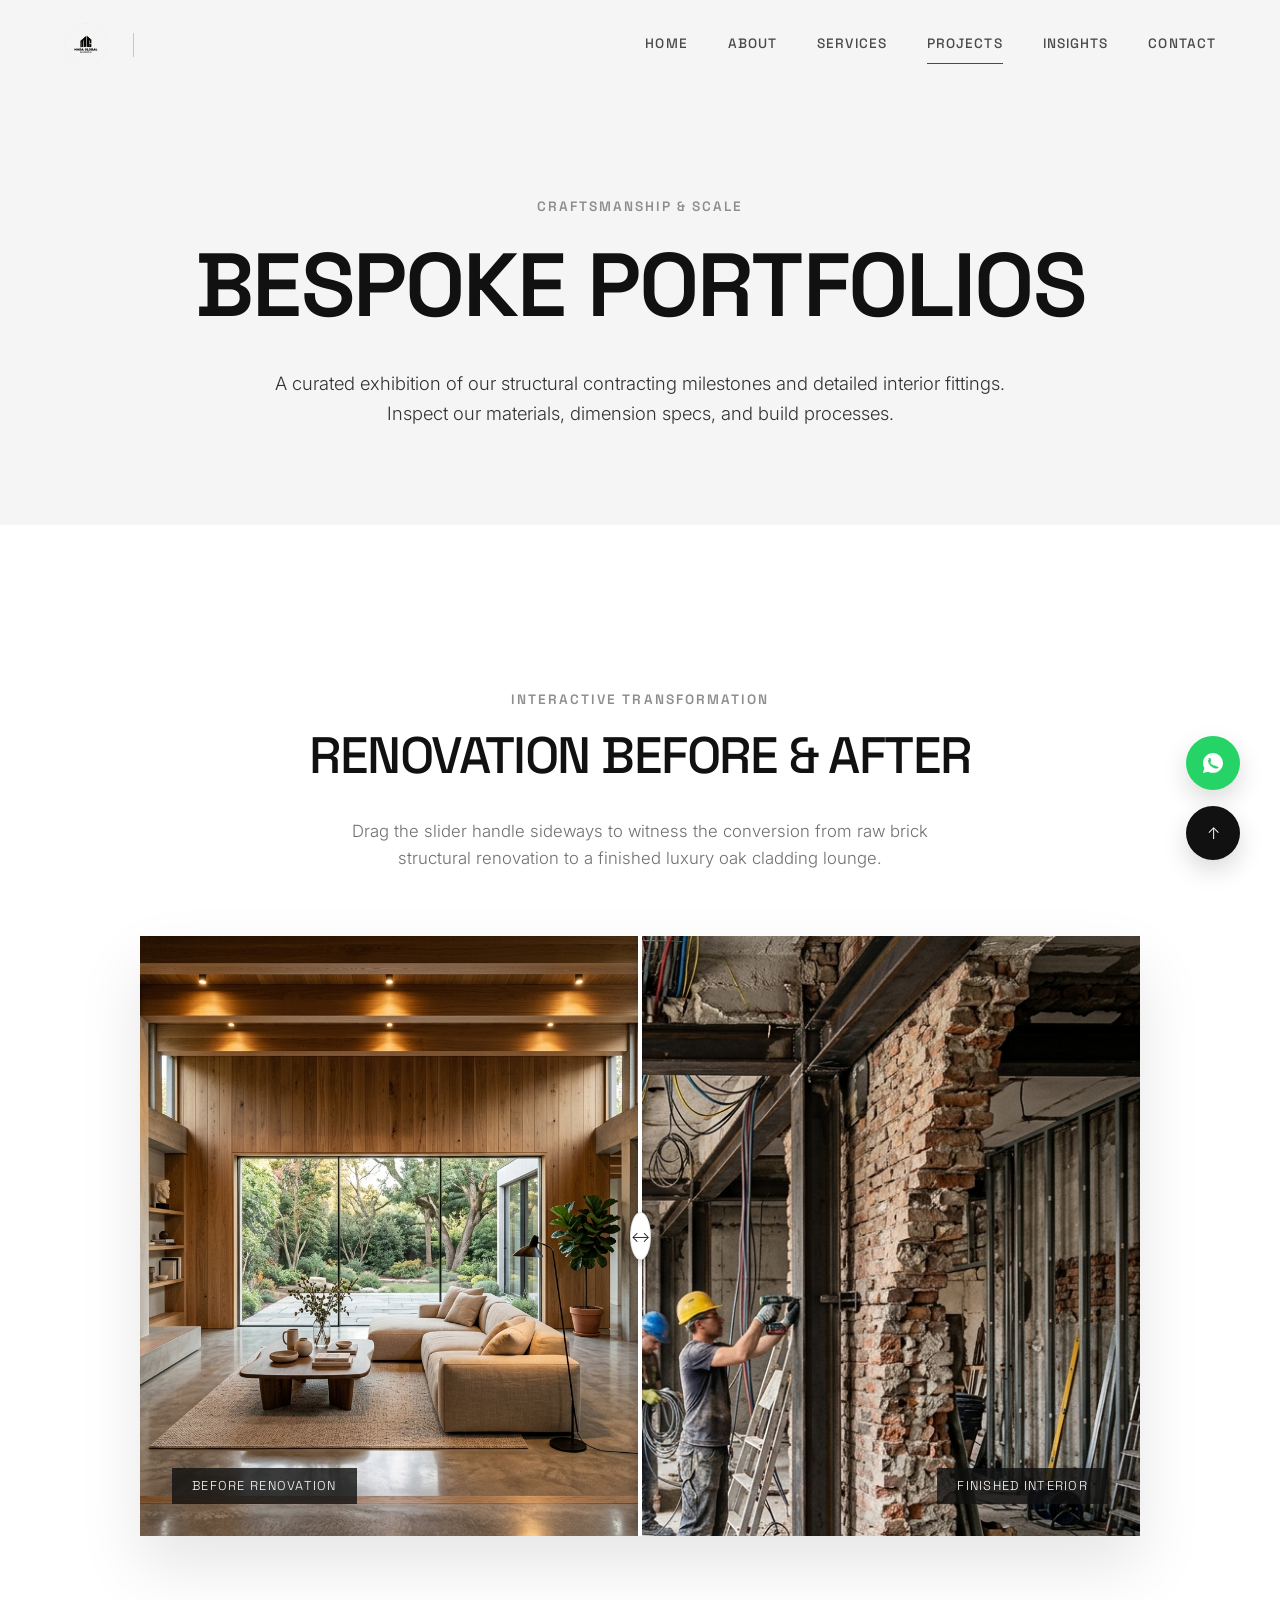
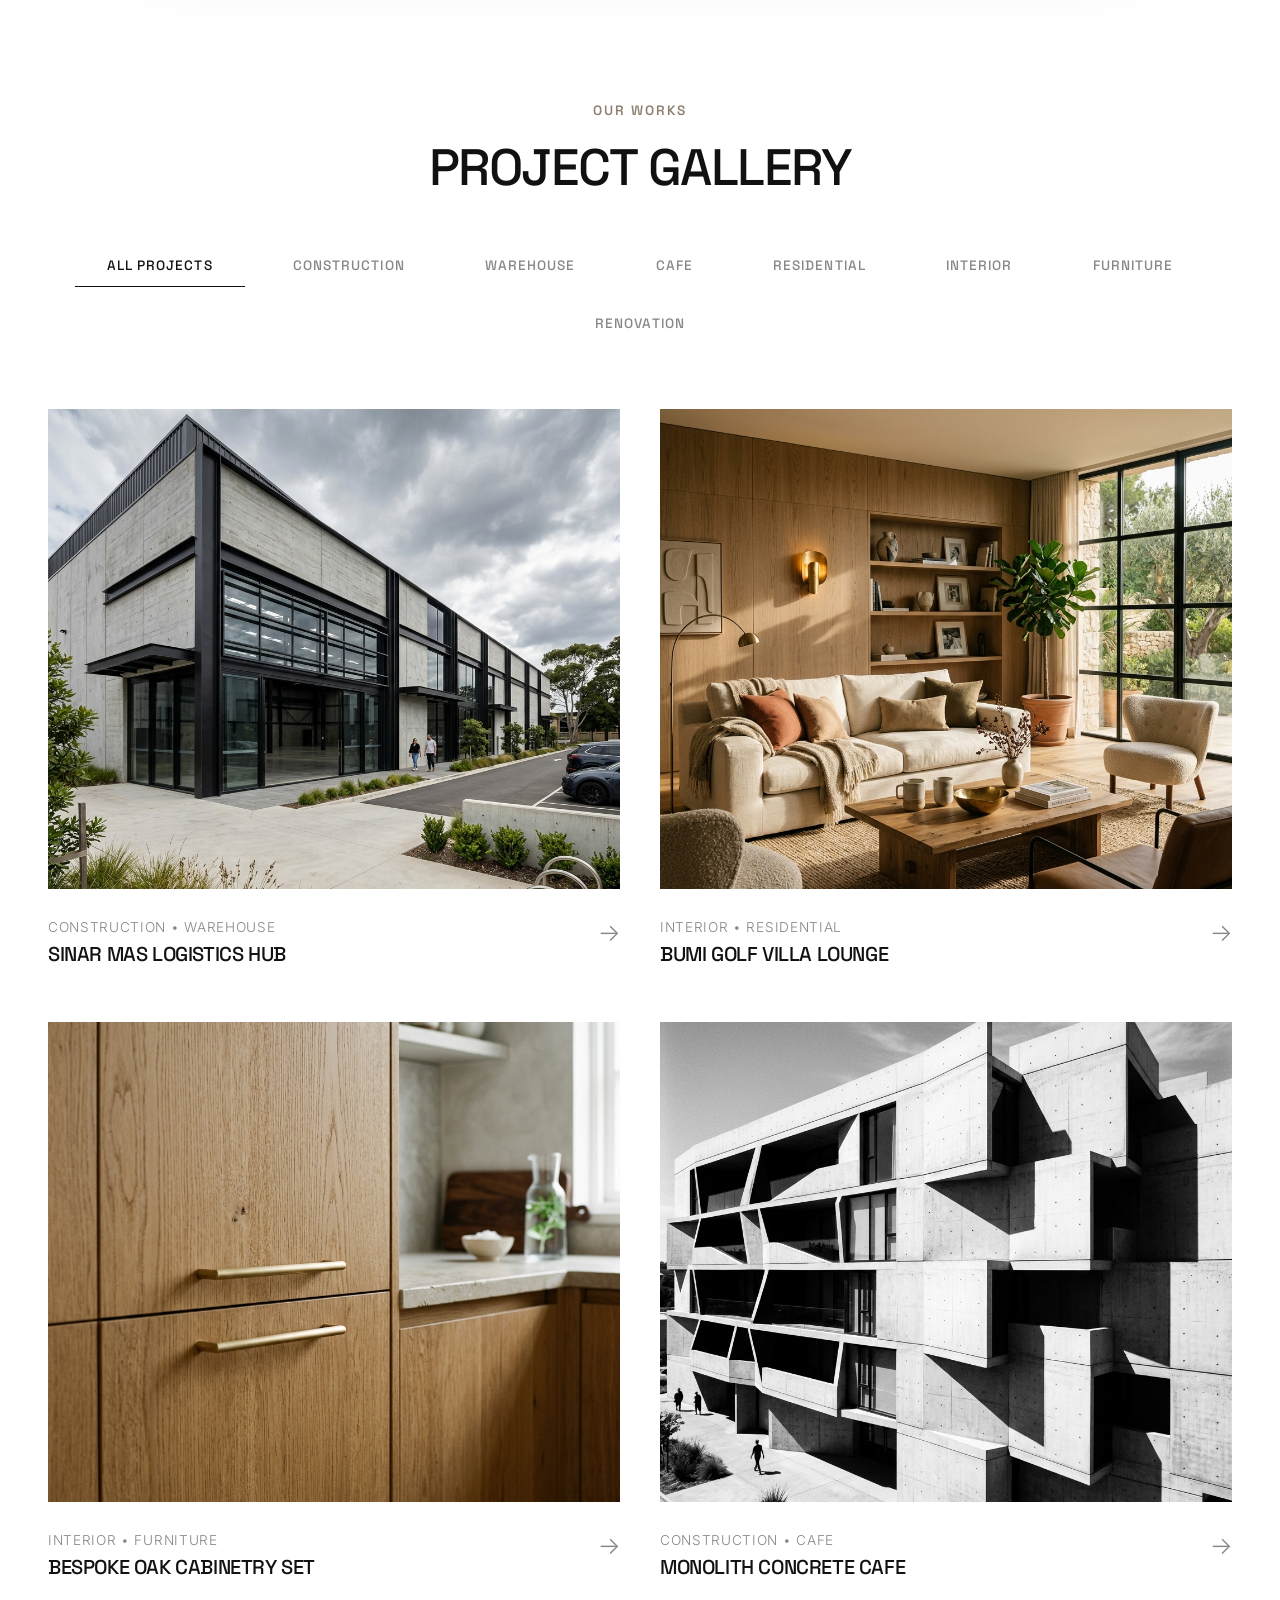
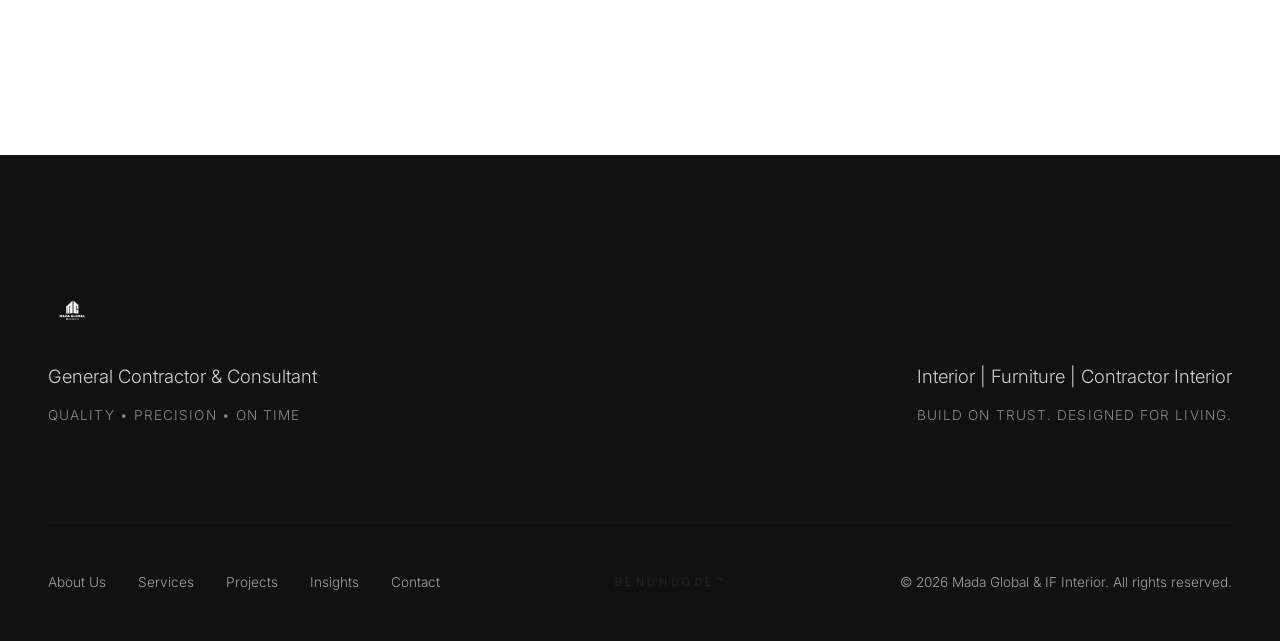
==== projects.html @ ca11039e "Initial commit - Premium Dual-Brand Website for Mada Global & IF Interior" ====
<!DOCTYPE html>
<html lang="en">
<head>
  <meta charset="UTF-8">
  <meta name="viewport" content="width=device-width, initial-scale=1.0">
  <title>Our Projects | Mada Global & IF Interior - High-End Portfolio</title>
  
  <!-- SEO Meta Tags -->
  <meta name="description" content="Browse the portfolio of Mada Global & IF Interior Project. See our completed commercial warehouses, modern cafe spaces, luxury residential villas, and bespoke built-in cabinetry.">
  <meta name="keywords" content="General Contractor Projects, Warehouse Construction Portfolio, Cafe Interior Semarang, Custom Woodwork Showcase, Before After Renovation Slider, Cabinetry Lightbox">
  <link rel="canonical" href="http://localhost:8080/projects.html">

  <!-- Open Graph -->
  <meta property="og:type" content="website">
  <meta property="og:url" content="http://localhost:8080/projects.html">
  <meta property="og:title" content="Our Projects | Mada Global & IF Interior">
  <meta property="og:description" content="Browse the portfolio of Mada Global & IF Interior Project including warehouses, villas, and cabinetry.">
  <meta property="og:image" content="assets/images/hero_construction.png">

  <!-- Favicon -->
  <link rel="icon" type="image/png" href="assets/images/logo_if_interior.png">

  <!-- Stylesheets -->
  <link rel="stylesheet" href="assets/css/style.css">

  <!-- Breadcrumb Schema JSON-LD -->
  <script type="application/ld+json">
  {
    "@context": "https://schema.org",
    "@type": "BreadcrumbList",
    "itemListElement": [
      {
        "@type": "ListItem",
        "position": 1,
        "name": "Home",
        "item": "http://localhost:8080/index.html"
      },
      {
        "@type": "ListItem",
        "position": 2,
        "name": "Projects Portfolio",
        "item": "http://localhost:8080/projects.html"
      }
    ]
  }
  </script>
</head>
<body class="theme-construction">

  <!-- HEADER NAVIGATION -->
  <header class="site-header scrolled">
    <div class="nav-container">
      <a href="index.html" class="brand-wrapper" aria-label="Mada Global & IF Interior Home">
        <img src="assets/images/logo_mada_global.png" class="nav-logo mada-logo" alt="Mada Global Logo">
        <div class="brand-separator" role="separator"></div>
        <img src="assets/images/logo_if_interior.png" class="nav-logo if-logo" alt="IF Interior Logo">
      </a>

      <nav class="main-nav" aria-label="Main Navigation">
        <a href="index.html" class="nav-link">Home</a>
        <a href="about.html" class="nav-link">About</a>
        <a href="services.html" class="nav-link">Services</a>
        <a href="projects.html" class="nav-link active">Projects</a>
        <a href="blog.html" class="nav-link">Insights</a>
        <a href="contact.html" class="nav-link">Contact</a>
      </nav>

      <button class="hamburger" aria-label="Toggle navigation menu" aria-expanded="false">
        <span></span>
        <span></span>
        <span></span>
      </button>
    </div>
  </header>

  <main>
    <!-- PROJECTS HERO -->
    <section class="section-spacing" style="padding-top: 12rem; padding-bottom: 6rem; background-color: var(--c-const-gray-light);">
      <div class="container text-center">
        <span class="brand-tag construction-tag">Craftsmanship & Scale</span>
        <h1>Bespoke Portfolios</h1>
        <p style="max-width: 750px; margin: 2rem auto 0 auto; font-size: 1.15rem; opacity: 0.85;">
          A curated exhibition of our structural contracting milestones and detailed interior fittings. Inspect our materials, dimension specs, and build processes.
        </p>
      </div>
    </section>

    <!-- BEFORE-AFTER SLIDER SECTION -->
    <section class="section-spacing" style="padding-bottom: 5rem;">
      <div class="container">
        <div class="text-center reveal" style="margin-bottom: 3rem;">
          <span class="brand-tag construction-tag">Interactive Transformation</span>
          <h2>Renovation Before & After</h2>
          <p class="text-muted" style="max-width: 600px; margin: 0 auto;">Drag the slider handle sideways to witness the conversion from raw brick structural renovation to a finished luxury oak cladding lounge.</p>
        </div>

        <!-- Before After Slider Container -->
        <div class="before-after-container reveal">
          <!-- Before (Background bottom) -->
          <div class="slider-img img-before" style="background-image: url('assets/images/before_slider.png');"></div>
          <span class="slider-label label-before">Before Renovation</span>
          
          <!-- After (Resize container top) -->
          <div class="slider-img img-after" style="background-image: url('assets/images/after_slider.png');"></div>
          <span class="slider-label label-after">Finished Interior</span>
          
          <!-- Drag bar handle -->
          <div class="slider-handle">
            <div class="slider-handle-button">↔</div>
          </div>
        </div>
      </div>
    </section>

    <!-- PORTFOLIO FILTER GRID -->
    <section class="section-spacing" style="padding-top: 5rem;">
      <div class="container">
        <div class="text-center reveal" style="margin-bottom: 3rem;">
          <span class="brand-tag interior-tag">Our Works</span>
          <h2>Project Gallery</h2>
        </div>

        <!-- Filters controls -->
        <div class="portfolio-controls reveal">
          <button class="filter-btn active" data-filter="all">All Projects</button>
          <button class="filter-btn" data-filter="construction">Construction</button>
          <button class="filter-btn" data-filter="warehouse">Warehouse</button>
          <button class="filter-btn" data-filter="cafe">Cafe</button>
          <button class="filter-btn" data-filter="residential">Residential</button>
          <button class="filter-btn" data-filter="interior">Interior</button>
          <button class="filter-btn" data-filter="furniture">Furniture</button>
          <button class="filter-btn" data-filter="renovation">Renovation</button>
        </div>

        <!-- Project Grid -->
        <div class="portfolio-grid">
          <!-- Item 1: Warehouse -->
          <div class="portfolio-item reveal" data-category="construction warehouse">
            <a href="#" data-gallery-src="assets/images/project_warehouse.png" data-gallery-title="Sinar Mas Logistcs Hub" data-gallery-meta="Area: 2,500 sqm • Duration: 8 Months • Service: General Contractor • Materials: Compressive K-400 concrete slab, WF-steel beams">
              <div class="portfolio-img-wrapper">
                <img src="assets/images/project_warehouse.png" alt="Industrial logistics hub warehouse facade" loading="lazy">
              </div>
              <div class="portfolio-info">
                <div>
                  <span class="portfolio-meta">Construction • Warehouse</span>
                  <h3 class="portfolio-title-card">Sinar Mas Logistics Hub</h3>
                </div>
                <div style="font-size: 1.5rem; opacity: 0.5;">→</div>
              </div>
            </a>
          </div>

          <!-- Item 2: Interior Living Room -->
          <div class="portfolio-item reveal" data-category="interior residential renovation">
            <a href="#" data-gallery-src="assets/images/hero_interior.png" data-gallery-title="Bumi Golf Villa Living Room" data-gallery-meta="Area: 120 sqm • Duration: 2.5 Months • Service: Space Planning & Styling • Materials: Sandblasted oak wood paneling, cream linen fabric, warm LED profiles">
              <div class="portfolio-img-wrapper">
                <img src="assets/images/hero_interior.png" alt="Luxury residential living room wood interior" loading="lazy">
              </div>
              <div class="portfolio-info">
                <div>
                  <span class="portfolio-meta">Interior • Residential</span>
                  <h3 class="portfolio-title-card">Bumi Golf Villa Lounge</h3>
                </div>
                <div style="font-size: 1.5rem; opacity: 0.5;">→</div>
              </div>
            </a>
          </div>

          <!-- Item 3: Custom Furniture -->
          <div class="portfolio-item reveal" data-category="interior furniture">
            <a href="#" data-gallery-src="assets/images/project_furniture.png" data-gallery-title="Premium Oak Cabinetry Set" data-gallery-meta="Duration: 4 Weeks • Service: Custom Carpentry • Materials: Natural Oak Veneer, Blum soft-closing hinges, brushed brass drawer handles">
              <div class="portfolio-img-wrapper">
                <img src="assets/images/project_furniture.png" alt="Close-up of bespoke luxury cabinetry drawers" loading="lazy">
              </div>
              <div class="portfolio-info">
                <div>
                  <span class="portfolio-meta">Interior • Furniture</span>
                  <h3 class="portfolio-title-card">Bespoke Oak Cabinetry Set</h3>
                </div>
                <div style="font-size: 1.5rem; opacity: 0.5;">→</div>
              </div>
            </a>
          </div>

          <!-- Item 4: Cafe Project -->
          <div class="portfolio-item reveal" data-category="construction cafe renovation">
            <a href="#" data-gallery-src="assets/images/hero_construction.png" data-gallery-title="Monolith Concrete Cafe" data-gallery-meta="Area: 350 sqm • Duration: 4.5 Months • Service: Design & Build Contractor • Materials: Polished concrete facades, structural steel glazing framing">
              <div class="portfolio-img-wrapper">
                <img src="assets/images/hero_construction.png" alt="Minimalist concrete cafe architectural facade" loading="lazy">
              </div>
              <div class="portfolio-info">
                <div>
                  <span class="portfolio-meta">Construction • Cafe</span>
                  <h3 class="portfolio-title-card">Monolith Concrete Cafe</h3>
                </div>
                <div style="font-size: 1.5rem; opacity: 0.5;">→</div>
              </div>
            </a>
          </div>
        </div>
      </div>
    </section>
  </main>

  <!-- IMMERSIVE GALLERY LIGHTBOX OVERLAY -->
  <div class="lightbox" aria-label="Image gallery fullscreen overlay" role="dialog">
    <button class="lightbox-close" aria-label="Close overlay">&times;</button>
    <button class="lightbox-nav lightbox-prev" aria-label="Previous image">&#10216;</button>
    <div class="lightbox-content-wrapper">
      <img src="" alt="" class="lightbox-img">
    </div>
    <button class="lightbox-nav lightbox-next" aria-label="Next image">&#10217;</button>
    <div class="lightbox-caption"></div>
  </div>

  <!-- STICKY WIDGETS -->
  <div class="sticky-widgets">
    <a href="https://wa.me/6281234567890" target="_blank" class="widget-btn widget-whatsapp" aria-label="Contact us on WhatsApp">
      <svg style="width:24px;height:24px;fill:currentColor" viewBox="0 0 24 24">
        <path d="M12.012 2c-5.506 0-9.989 4.478-9.99 9.984a9.96 9.96 0 0 0 1.333 4.982L2 22l5.202-1.362a9.92 9.92 0 0 0 4.81 1.233h.005c5.505 0 9.99-4.479 9.991-9.985a9.97 9.97 0 0 0-9.996-9.886zm5.727 14.13c-.25.703-1.442 1.285-1.992 1.353-.497.062-1.147.106-3.328-.795-2.788-1.153-4.577-3.99-4.717-4.178-.14-.188-1.127-1.498-1.127-2.859 0-1.361.713-2.029.966-2.29.253-.26.554-.326.74-.326l.53.01c.159.008.375-.062.585.441.218.524.744 1.815.808 1.947.065.133.109.288.02.464-.088.177-.132.288-.264.442-.132.155-.278.346-.396.464-.132.133-.27.278-.116.541.154.265.684 1.124 1.464 1.819.999.89 1.841 1.166 2.106 1.299.265.132.418.109.574-.07.156-.18 0-.773-.414-1.303-.133-.18-.288-.133-.486-.062-.198.071-1.258.52-1.41.58-.153.06-.255.088-.415.01-.16-.08-1.21-.497-2.3-1.472-.852-.76-1.427-1.7-1.593-1.987-.167-.288-.018-.444.125-.584.129-.126.287-.332.43-.498.143-.166.19-.282.285-.47.095-.188.048-.354-.024-.498-.071-.144-.585-1.41-.8-1.928-.21-.502-.442-.433-.605-.441l-.515-.01c-.177 0-.465.066-.708.326a2.76 2.76 0 0 0-.867 2.054c0 1.282.932 2.522 1.062 2.7l.03.042z"/>
      </svg>
    </a>
    <div class="widget-btn widget-top" aria-label="Scroll back to top">↑</div>
  </div>

  <!-- FOOTER -->
  <footer class="site-footer">
    <div class="container">
      <div class="footer-top">
        <div class="footer-brand">
          <img src="assets/images/logo_mada_global.png" class="footer-logo" style="filter:invert(1)" alt="Mada Global Logo">
          <p class="footer-tagline">General Contractor & Consultant</p>
          <p class="footer-subtagline">Quality • Precision • On Time</p>
        </div>

        <div class="footer-brand right-brand">
          <img src="assets/images/logo_if_interior.png" class="footer-logo" alt="IF Interior Logo">
          <p class="footer-tagline">Interior | Furniture | Contractor Interior</p>
          <p class="footer-subtagline">Build on Trust. Designed for Living.</p>
        </div>
      </div>

      <div class="footer-bottom">
        <div class="footer-links">
          <a href="about.html">About Us</a>
          <a href="services.html">Services</a>
          <a href="projects.html">Projects</a>
          <a href="blog.html">Insights</a>
          <a href="contact.html">Contact</a>
        </div>

        <!-- Faint center watermark watermark requested by user -->
        <div class="footer-watermark">BenchCode™</div>

        <div>
          &copy; 2026 Mada Global & IF Interior. All rights reserved.
        </div>
      </div>
    </div>
  </footer>

  <!-- Scripts -->
  <script src="assets/js/main.js"></script>
  <script src="assets/js/portfolio.js"></script>
</body>
</html>
---- assets/css/style.css ----
/* ==========================================================================
   DESIGN SYSTEM - MADA GLOBAL & IF INTERIOR
   ========================================================================== */

@import url('https://fonts.googleapis.com/css2?family=Inter:wght@300;400;500;600&family=Space+Grotesk:wght@400;500;600;700&display=swap');

/* --- CUSTOM PROPERTIES --- */
:root {
  /* Typography */
  --font-heading: 'Space Grotesk', sans-serif;
  --font-body: 'Inter', sans-serif;

  /* Theme: Construction (First Half) */
  --c-const-bg: #ffffff;
  --c-const-text: #111111;
  --c-const-accent: #333333;
  --c-const-gray-dark: #666666;
  --c-const-gray-concrete: #8e8e8e;
  --c-const-gray-light: #f5f5f5;

  /* Theme: Interior (Second Half) */
  --c-int-bg: #f4efeb;
  --c-int-text: #2b2520;
  --c-int-accent: #8f8172;
  --c-int-beige: #e6dfd3;
  --c-int-wood: #a89f91;
  --c-int-cream: #fbfbf9;

  /* Active Color System Variables (Driven by Scroll Theme) */
  --bg-color: var(--c-const-bg);
  --text-color: var(--c-const-text);
  --accent-color: var(--c-const-accent);
  --gray-light: var(--c-const-gray-light);
  --border-color: rgba(0, 0, 0, 0.08);

  /* Layout Constants */
  --transition-smooth: all 0.6s cubic-bezier(0.16, 1, 0.3, 1);
  --transition-fast: all 0.3s ease;
  --header-height: 90px;
  --container-width: 1440px;
}

/* --- RESET & BASICS --- */
*, *::before, *::after {
  box-sizing: border-box;
  margin: 0;
  padding: 0;
}

html {
  scroll-behavior: smooth;
  font-size: 16px;
  -webkit-font-smoothing: antialiased;
  -moz-osx-font-smoothing: grayscale;
}

body {
  font-family: var(--font-body);
  background-color: var(--bg-color);
  color: var(--text-color);
  line-height: 1.625;
  font-weight: 300;
  overflow-x: hidden;
  transition: background-color 0.8s ease, color 0.8s ease;
}

/* --- TYPOGRAPHY --- */
h1, h2, h3, h4, h5, h6 {
  font-family: var(--font-heading);
  font-weight: 500;
  letter-spacing: -0.02em;
  line-height: 1.15;
}

h1 {
  font-size: clamp(3rem, 7vw, 6.5rem);
  font-weight: 600;
  text-transform: uppercase;
}

h2 {
  font-size: clamp(2rem, 4vw, 3.75rem);
  text-transform: uppercase;
  margin-bottom: 2rem;
  letter-spacing: -0.03em;
}

h3 {
  font-size: clamp(1.35rem, 2vw, 1.875rem);
  text-transform: uppercase;
  margin-bottom: 1rem;
}

p {
  font-size: 1.05rem;
  color: inherit;
  opacity: 0.85;
}

a {
  color: inherit;
  text-decoration: none;
  transition: var(--transition-fast);
}

img {
  max-width: 100%;
  height: auto;
  display: block;
}

/* --- UTILITY CLASSES --- */
.container {
  max-width: var(--container-width);
  margin: 0 auto;
  padding: 0 4rem;
}

.section-spacing {
  padding: 10rem 0;
  position: relative;
}

.grid-2 {
  display: grid;
  grid-template-columns: repeat(2, 1fr);
  gap: 4rem;
}

.grid-3 {
  display: grid;
  grid-template-columns: repeat(3, 1fr);
  gap: 3rem;
}

.grid-4 {
  display: grid;
  grid-template-columns: repeat(4, 1fr);
  gap: 2rem;
}

.flex-center {
  display: flex;
  justify-content: center;
  align-items: center;
}

.uppercase {
  text-transform: uppercase;
}

.letter-spacing {
  letter-spacing: 0.1em;
}

.text-center {
  text-align: center;
}

.text-muted {
  opacity: 0.6;
}

.d-block {
  display: block;
}

/* --- BUTTONS --- */
.btn {
  display: inline-flex;
  align-items: center;
  justify-content: center;
  padding: 1.15rem 2.75rem;
  font-family: var(--font-heading);
  font-size: 0.9rem;
  font-weight: 500;
  text-transform: uppercase;
  letter-spacing: 0.08em;
  border: 1px solid var(--text-color);
  background: transparent;
  color: var(--text-color);
  cursor: pointer;
  transition: var(--transition-smooth);
  position: relative;
  overflow: hidden;
}

.btn::before {
  content: '';
  position: absolute;
  top: 0;
  left: 0;
  width: 100%;
  height: 100%;
  background: var(--text-color);
  transform: translateY(100%);
  transition: var(--transition-smooth);
  z-index: -1;
}

.btn:hover {
  color: var(--bg-color);
}

.btn:hover::before {
  transform: translateY(0);
}

.btn-filled {
  background: var(--text-color);
  color: var(--bg-color);
}

.btn-filled::before {
  background: var(--bg-color);
  transform: translateY(100%);
}

.btn-filled:hover {
  color: var(--text-color);
}

.btn-filled:hover::before {
  transform: translateY(0);
}

/* --- NAVIGATION HEADER --- */
header.site-header {
  position: fixed;
  top: 0;
  left: 0;
  width: 100%;
  height: var(--header-height);
  z-index: 1000;
  transition: var(--transition-smooth);
  border-bottom: 1px solid rgba(255, 255, 255, 0.05);
}

header.site-header.scrolled {
  background: rgba(255, 255, 255, 0.85);
  backdrop-filter: blur(20px);
  -webkit-backdrop-filter: blur(20px);
  height: 80px;
  border-bottom: 1px solid var(--border-color);
}

/* For dark/beige phase, navbar adjustments handled in JS */
body.dark-nav header.site-header.scrolled {
  background: rgba(17, 17, 17, 0.95);
  border-bottom: 1px solid rgba(255, 255, 255, 0.1);
  color: #ffffff;
}

body.interior-nav header.site-header.scrolled {
  background: rgba(244, 239, 235, 0.9);
  border-bottom: 1px solid rgba(43, 37, 32, 0.1);
  color: var(--c-int-text);
}

.nav-container {
  display: flex;
  justify-content: space-between;
  align-items: center;
  height: 100%;
  max-width: var(--container-width);
  margin: 0 auto;
  padding: 0 4rem;
}

.brand-wrapper {
  display: flex;
  align-items: center;
  gap: 1.5rem;
}

.nav-logo {
  height: 48px;
  width: auto;
  transition: var(--transition-smooth);
}

.nav-logo.mada-logo {
  filter: invert(0);
}

.nav-logo.if-logo {
  filter: grayscale(1);
}

/* Brighten logos/invert according to background state */
body.dark-nav .nav-logo.mada-logo {
  filter: invert(1);
}
body.interior-nav .nav-logo.if-logo {
  filter: grayscale(0);
}

.brand-separator {
  width: 1px;
  height: 24px;
  background-color: var(--text-color);
  opacity: 0.2;
}

nav.main-nav {
  display: flex;
  gap: 2.5rem;
}

.nav-link {
  font-family: var(--font-heading);
  font-size: 0.85rem;
  text-transform: uppercase;
  letter-spacing: 0.08em;
  font-weight: 500;
  opacity: 0.75;
  position: relative;
  padding: 0.5rem 0;
}

.nav-link::after {
  content: '';
  position: absolute;
  bottom: 0;
  left: 0;
  width: 0;
  height: 1px;
  background-color: var(--text-color);
  transition: var(--transition-fast);
}

.nav-link:hover {
  opacity: 1;
}

.nav-link:hover::after,
.nav-link.active::after {
  width: 100%;
}

.hamburger {
  display: none;
  flex-direction: column;
  gap: 6px;
  background: none;
  border: none;
  cursor: pointer;
  padding: 5px;
}

.hamburger span {
  display: block;
  width: 25px;
  height: 2px;
  background-color: var(--text-color);
  transition: var(--transition-fast);
}

/* --- HERO SECTION --- */
.hero {
  position: relative;
  height: 100vh;
  width: 100%;
  display: flex;
  align-items: center;
  justify-content: center;
  color: #ffffff;
  overflow: hidden;
  background-color: #111111;
}

.hero-bg-carousel {
  position: absolute;
  top: 0;
  left: 0;
  width: 100%;
  height: 100%;
  z-index: 1;
}

.hero-slide {
  position: absolute;
  top: 0;
  left: 0;
  width: 100%;
  height: 100%;
  background-size: cover;
  background-position: center;
  opacity: 0;
  transition: opacity 1.5s ease-in-out;
  transform: scale(1.05);
  animation: zoomBg 12s infinite alternate ease-in-out;
}

.hero-slide.active {
  opacity: 1;
  transform: scale(1);
}

.hero-overlay {
  position: absolute;
  top: 0;
  left: 0;
  width: 100%;
  height: 100%;
  background: linear-gradient(to bottom, rgba(17,17,17,0.4) 0%, rgba(17,17,17,0.7) 100%);
  z-index: 2;
}

.hero-content {
  position: relative;
  z-index: 3;
  text-align: center;
  max-width: 900px;
  padding: 0 2rem;
  margin-top: 4rem;
}

.hero-title {
  font-size: clamp(2.5rem, 6vw, 5.5rem);
  text-transform: uppercase;
  font-weight: 600;
  line-height: 1.05;
  margin-bottom: 2rem;
  text-shadow: 0 4px 24px rgba(0, 0, 0, 0.35);
}

.hero-subtitle {
  font-size: clamp(1.05rem, 2.5vw, 1.35rem);
  font-weight: 300;
  margin-bottom: 3.5rem;
  opacity: 0.9;
  max-width: 750px;
  margin-left: auto;
  margin-right: auto;
  text-shadow: 0 2px 10px rgba(0, 0, 0, 0.4);
}

.hero-ctas {
  display: flex;
  gap: 2rem;
  justify-content: center;
}

.btn-hero-const {
  border-color: #ffffff;
  color: #ffffff;
}

.btn-hero-const::before {
  background: #ffffff;
}

.btn-hero-const:hover {
  color: #111111;
}

.btn-hero-int {
  border-color: var(--c-int-beige);
  color: var(--c-int-beige);
}

.btn-hero-int::before {
  background: var(--c-int-beige);
}

.btn-hero-int:hover {
  color: #2b2520;
}

/* Animations */
@keyframes zoomBg {
  0% { transform: scale(1.03) translateZ(0); }
  100% { transform: scale(1.08) translateZ(0); }
}

/* --- STATS SECTION --- */
.stats-section {
  padding: 6rem 0;
  background-color: var(--c-const-gray-light);
  border-bottom: 1px solid var(--border-color);
  z-index: 10;
  position: relative;
  transition: var(--transition-smooth);
}

.stats-grid {
  display: flex;
  justify-content: space-between;
  flex-wrap: wrap;
  gap: 2.5rem;
}

.stat-item {
  flex: 1;
  min-width: 180px;
  text-align: center;
}

.stat-number {
  font-family: var(--font-heading);
  font-size: clamp(2.5rem, 5vw, 4rem);
  font-weight: 600;
  line-height: 1;
  margin-bottom: 0.5rem;
  color: var(--text-color);
}

.stat-label {
  font-size: 0.85rem;
  text-transform: uppercase;
  letter-spacing: 0.08em;
  opacity: 0.6;
}

/* --- BRAND SECTION: CONSTRUCTION (MONOCHROME) --- */
.brand-section-intro {
  background: transparent;
}

.brand-section-header {
  margin-bottom: 6rem;
  border-bottom: 1px solid var(--border-color);
  padding-bottom: 2rem;
}

.brand-tag {
  font-family: var(--font-heading);
  font-size: 0.85rem;
  font-weight: 600;
  letter-spacing: 0.15em;
  text-transform: uppercase;
  display: inline-block;
  margin-bottom: 1rem;
}

.brand-tag.construction-tag {
  color: var(--c-const-gray-concrete);
}

.brand-tag.interior-tag {
  color: var(--c-int-accent);
}

/* Split Image-Text Cards */
.card-showcase {
  align-items: center;
  margin-bottom: 8rem;
}

.card-showcase:nth-child(even) {
  direction: rtl;
}

.card-showcase:nth-child(even) .card-text {
  direction: ltr;
}

.card-image-wrapper {
  overflow: hidden;
  position: relative;
}

.card-image-wrapper img {
  width: 100%;
  height: 500px;
  object-fit: cover;
  transition: transform 1.2s cubic-bezier(0.16, 1, 0.3, 1);
}

.card-image-wrapper:hover img {
  transform: scale(1.05);
}

.card-text {
  padding: 2rem 0;
}

.card-text h3 {
  margin-bottom: 1.5rem;
}

.card-text p {
  margin-bottom: 2.5rem;
  color: var(--text-color);
  opacity: 0.75;
}

/* --- THE TRANSITION SECTION (GRADUAL BACKGROUND MORPH) --- */
.scroll-transition-section {
  position: relative;
  background-color: var(--bg-color);
  color: var(--text-color);
  transition: background-color 0.2s ease, color 0.2s ease;
  z-index: 5;
}

.transition-trigger-block {
  padding: 15rem 0;
  text-align: center;
  position: relative;
}

.transition-text {
  max-width: 800px;
  margin: 0 auto;
}

.transition-sub {
  font-family: var(--font-heading);
  font-size: 0.9rem;
  letter-spacing: 0.2em;
  text-transform: uppercase;
  opacity: 0.5;
  margin-bottom: 2rem;
}

.transition-heading {
  font-size: clamp(2rem, 5vw, 4rem);
  text-transform: uppercase;
  margin-bottom: 3rem;
  line-height: 1.1;
  font-weight: 500;
}

/* --- BRAND SECTION: INTERIOR (WARM & EARTHY) --- */
/* (Styles are mostly driven by variables set on body.theme-interior) */
body.theme-interior {
  --bg-color: var(--c-int-bg);
  --text-color: var(--c-int-text);
  --accent-color: var(--c-int-accent);
  --gray-light: var(--c-int-beige);
  --border-color: rgba(43, 37, 32, 0.12);
}

/* --- SERVICES DETAIL --- */
.services-card-grid {
  margin-top: 4rem;
}

.service-card-item {
  background: rgba(255, 255, 255, 0.4);
  backdrop-filter: blur(10px);
  -webkit-backdrop-filter: blur(10px);
  border: 1px solid var(--border-color);
  padding: 3rem;
  transition: var(--transition-smooth);
}

body.theme-interior .service-card-item {
  background: rgba(251, 251, 249, 0.5);
}

.service-card-item:hover {
  transform: translateY(-8px);
  background: rgba(255, 255, 255, 0.9);
  box-shadow: 0 20px 40px rgba(0, 0, 0, 0.04);
}

body.theme-interior .service-card-item:hover {
  background: #ffffff;
  box-shadow: 0 20px 40px rgba(43, 37, 32, 0.06);
}

.service-icon {
  margin-bottom: 2rem;
  opacity: 0.8;
}

.service-icon svg {
  width: 48px;
  height: 48px;
  stroke: var(--text-color);
  stroke-width: 1.5;
  fill: none;
}

.service-card-item ul {
  list-style: none;
  margin-top: 1.5rem;
}

.service-card-item li {
  margin-bottom: 0.75rem;
  font-size: 0.95rem;
  opacity: 0.75;
  position: relative;
  padding-left: 1.25rem;
}

.service-card-item li::before {
  content: '—';
  position: absolute;
  left: 0;
  color: var(--accent-color);
}

/* --- PROJECTS PORTFOLIO --- */
.portfolio-controls {
  display: flex;
  justify-content: center;
  flex-wrap: wrap;
  gap: 1rem;
  margin-bottom: 4rem;
}

.filter-btn {
  background: transparent;
  border: none;
  padding: 0.75rem 2rem;
  font-family: var(--font-heading);
  font-size: 0.85rem;
  font-weight: 500;
  text-transform: uppercase;
  letter-spacing: 0.08em;
  cursor: pointer;
  color: var(--text-color);
  opacity: 0.5;
  border-bottom: 1px solid transparent;
  transition: var(--transition-fast);
}

.filter-btn:hover,
.filter-btn.active {
  opacity: 1;
  border-bottom: 1px solid var(--text-color);
}

.portfolio-grid {
  display: grid;
  grid-template-columns: repeat(auto-fill, minmax(400px, 1fr));
  gap: 2.5rem;
}

.portfolio-item {
  position: relative;
  overflow: hidden;
  cursor: pointer;
  transition: var(--transition-smooth);
}

.portfolio-img-wrapper {
  overflow: hidden;
  height: 480px;
  position: relative;
}

.portfolio-img-wrapper img {
  width: 100%;
  height: 100%;
  object-fit: cover;
  transition: transform 1.2s cubic-bezier(0.16, 1, 0.3, 1);
}

.portfolio-item:hover .portfolio-img-wrapper img {
  transform: scale(1.05);
}

.portfolio-info {
  margin-top: 1.5rem;
  display: flex;
  justify-content: space-between;
  align-items: flex-start;
}

.portfolio-meta {
  font-size: 0.85rem;
  text-transform: uppercase;
  letter-spacing: 0.05em;
  opacity: 0.5;
}

.portfolio-title-card {
  font-size: 1.25rem;
  font-weight: 500;
  margin-top: 0.25rem;
}

/* --- BEFORE/AFTER SLIDER --- */
.before-after-container {
  max-width: 1000px;
  margin: 4rem auto 0 auto;
  position: relative;
  height: 600px;
  overflow: hidden;
  box-shadow: 0 30px 60px rgba(0, 0, 0, 0.1);
}

.slider-img {
  position: absolute;
  top: 0;
  left: 0;
  width: 100%;
  height: 100%;
  background-size: cover;
  background-position: center;
  user-select: none;
  pointer-events: none;
}

.slider-img.img-before {
  z-index: 1;
}

.slider-img.img-after {
  z-index: 2;
  width: 50%; /* Resized dynamically by JS */
  border-right: 2px solid #ffffff;
}

.slider-label {
  position: absolute;
  bottom: 2rem;
  background: rgba(17, 17, 17, 0.8);
  color: #ffffff;
  padding: 0.5rem 1.25rem;
  font-family: var(--font-heading);
  text-transform: uppercase;
  font-size: 0.8rem;
  letter-spacing: 0.1em;
  z-index: 3;
  pointer-events: none;
}

.slider-label.label-before {
  left: 2rem;
}

.slider-label.label-after {
  right: 2rem;
}

.slider-handle {
  position: absolute;
  top: 0;
  left: 50%; /* Positioned dynamically */
  width: 4px;
  height: 100%;
  background: #ffffff;
  z-index: 10;
  cursor: ew-resize;
  transform: translateX(-50%);
  display: flex;
  align-items: center;
  justify-content: center;
  box-shadow: 0 0 10px rgba(0,0,0,0.3);
}

.slider-handle-button {
  width: 48px;
  height: 48px;
  border-radius: 50%;
  background: #ffffff;
  border: 1px solid rgba(0,0,0,0.1);
  display: flex;
  align-items: center;
  justify-content: center;
  box-shadow: 0 4px 10px rgba(0,0,0,0.25);
  pointer-events: none;
  color: #111111;
  font-size: 0.9rem;
}

/* --- IMMERSIVE LIGHTBOX --- */
.lightbox {
  position: fixed;
  top: 0;
  left: 0;
  width: 100%;
  height: 100%;
  background: rgba(17, 17, 17, 0.98);
  z-index: 2000;
  display: none;
  justify-content: center;
  align-items: center;
  flex-direction: column;
  opacity: 0;
  transition: opacity 0.4s ease;
}

.lightbox.active {
  display: flex;
  opacity: 1;
}

.lightbox-content-wrapper {
  max-width: 90%;
  max-height: 80%;
  position: relative;
  display: flex;
  justify-content: center;
  align-items: center;
}

.lightbox-img {
  max-width: 100%;
  max-height: 80vh;
  object-fit: contain;
  box-shadow: 0 20px 50px rgba(0,0,0,0.5);
  transform: scale(0.95);
  transition: transform 0.4s cubic-bezier(0.16, 1, 0.3, 1);
}

.lightbox.active .lightbox-img {
  transform: scale(1);
}

.lightbox-close {
  position: absolute;
  top: 2rem;
  right: 3rem;
  background: none;
  border: none;
  color: #ffffff;
  font-size: 2.5rem;
  cursor: pointer;
  opacity: 0.6;
  transition: var(--transition-fast);
}

.lightbox-close:hover {
  opacity: 1;
  transform: rotate(90deg);
}

.lightbox-nav {
  position: absolute;
  top: 50%;
  transform: translateY(-50%);
  background: none;
  border: none;
  color: #ffffff;
  font-size: 3rem;
  cursor: pointer;
  opacity: 0.5;
  transition: var(--transition-fast);
  padding: 1rem;
}

.lightbox-nav:hover {
  opacity: 1;
}

.lightbox-prev {
  left: 2rem;
}

.lightbox-next {
  right: 2rem;
}

.lightbox-caption {
  color: #ffffff;
  margin-top: 1.5rem;
  font-family: var(--font-heading);
  font-size: 1.1rem;
  text-align: center;
  opacity: 0.8;
}

/* --- PROCESS SECTION --- */
.timeline {
  position: relative;
  margin-top: 6rem;
}

.timeline::before {
  content: '';
  position: absolute;
  left: 50%;
  top: 0;
  width: 1px;
  height: 100%;
  background: var(--border-color);
  transform: translateX(-50%);
}

.timeline-item {
  width: 100%;
  margin-bottom: 6rem;
  position: relative;
}

.timeline-item:last-child {
  margin-bottom: 0;
}

.timeline-dot {
  width: 16px;
  height: 16px;
  border-radius: 50%;
  background: var(--text-color);
  position: absolute;
  left: 50%;
  top: 0.5rem;
  transform: translateX(-50%);
  z-index: 2;
  transition: var(--transition-smooth);
}

.timeline-item:hover .timeline-dot {
  background: var(--accent-color);
  box-shadow: 0 0 0 6px rgba(0, 0, 0, 0.05);
}

.timeline-content {
  width: 45%;
  position: relative;
  background: var(--gray-light);
  border: 1px solid var(--border-color);
  padding: 2.5rem;
  transition: var(--transition-smooth);
}

.timeline-item:nth-child(odd) .timeline-content {
  left: 55%;
}

.timeline-item:nth-child(even) .timeline-content {
  left: 0;
}

.timeline-step {
  font-family: var(--font-heading);
  font-size: 0.85rem;
  font-weight: 600;
  color: var(--accent-color);
  letter-spacing: 0.1em;
  margin-bottom: 0.75rem;
}

/* --- WHY CHOOSE US --- */
.why-grid {
  display: grid;
  grid-template-columns: repeat(2, 1fr);
  gap: 3.5rem;
  align-items: center;
}

.why-list {
  display: grid;
  grid-template-columns: repeat(2, 1fr);
  gap: 2.5rem;
}

.why-item h4 {
  font-size: 1.15rem;
  margin-bottom: 0.5rem;
  letter-spacing: 0.02em;
}

.why-item p {
  font-size: 0.95rem;
  opacity: 0.75;
}

/* --- CLIENTS SECTION (INFINITE SCROLLING WALL) --- */
.clients-section {
  padding: 6rem 0;
  overflow: hidden;
  border-top: 1px solid var(--border-color);
  border-bottom: 1px solid var(--border-color);
  background: transparent;
}

.marquee-container {
  display: flex;
  overflow: hidden;
  width: 100%;
  mask-image: linear-gradient(to right, transparent, #000 10%, #000 90%, transparent);
  -webkit-mask-image: linear-gradient(to right, transparent, #000 10%, #000 90%, transparent);
}

.marquee-content {
  display: flex;
  gap: 6rem;
  animation: marquee 30s linear infinite;
  white-space: nowrap;
}

.marquee-content span {
  font-family: var(--font-heading);
  font-size: 1.75rem;
  font-weight: 500;
  letter-spacing: 0.15em;
  text-transform: uppercase;
  opacity: 0.35;
  color: var(--text-color);
  display: inline-block;
}

@keyframes marquee {
  0% { transform: translateX(0); }
  100% { transform: translateX(-50%); }
}

/* --- TESTIMONIALS --- */
.testimonials-section {
  background: transparent;
}

.testimonials-grid {
  margin-top: 4rem;
}

.testimonial-card {
  background: var(--gray-light);
  border: 1px solid var(--border-color);
  padding: 3rem;
  position: relative;
  transition: var(--transition-smooth);
}

.testimonial-card:hover {
  transform: translateY(-5px);
  box-shadow: 0 15px 30px rgba(0, 0, 0, 0.03);
}

.testimonial-stars {
  color: #ffb400;
  font-size: 1.2rem;
  margin-bottom: 1.5rem;
}

.testimonial-text {
  font-size: 1.05rem;
  font-style: italic;
  margin-bottom: 2rem;
  opacity: 0.85;
}

.testimonial-author {
  display: flex;
  align-items: center;
  gap: 1rem;
}

.author-info h4 {
  font-size: 1rem;
  margin-bottom: 0.15rem;
}

.author-info span {
  font-size: 0.85rem;
  opacity: 0.5;
}

/* --- FAQ ACCORDION --- */
.faq-container {
  max-width: 800px;
  margin: 4rem auto 0 auto;
}

.faq-item {
  border-bottom: 1px solid var(--border-color);
  padding: 1.5rem 0;
}

.faq-question {
  display: flex;
  justify-content: space-between;
  align-items: center;
  width: 100%;
  background: none;
  border: none;
  text-align: left;
  font-family: var(--font-heading);
  font-size: 1.15rem;
  font-weight: 500;
  color: var(--text-color);
  cursor: pointer;
  padding: 1rem 0;
}

.faq-icon {
  font-size: 1.5rem;
  font-weight: 300;
  transition: transform 0.4s ease;
  line-height: 1;
}

.faq-answer {
  max-height: 0;
  overflow: hidden;
  transition: max-height 0.4s cubic-bezier(0.16, 1, 0.3, 1), opacity 0.4s ease;
  opacity: 0;
}

.faq-answer p {
  padding-bottom: 1.5rem;
  font-size: 0.98rem;
  opacity: 0.75;
}

.faq-item.active .faq-icon {
  transform: rotate(45deg);
}

.faq-item.active .faq-answer {
  opacity: 1;
}

/* --- BLOG INDEX & DETAIL LAYOUTS --- */
.blog-card {
  background: var(--gray-light);
  border: 1px solid var(--border-color);
  overflow: hidden;
  transition: var(--transition-smooth);
}

.blog-card:hover {
  transform: translateY(-8px);
  box-shadow: 0 20px 40px rgba(0, 0, 0, 0.04);
}

.blog-img-link {
  display: block;
  overflow: hidden;
  height: 250px;
}

.blog-img-link img {
  width: 100%;
  height: 100%;
  object-fit: cover;
  transition: transform 1s ease;
}

.blog-card:hover .blog-img-link img {
  transform: scale(1.05);
}

.blog-card-content {
  padding: 2.5rem;
}

.blog-meta-wrapper {
  display: flex;
  gap: 1.5rem;
  font-size: 0.8rem;
  text-transform: uppercase;
  letter-spacing: 0.05em;
  opacity: 0.5;
  margin-bottom: 1rem;
}

.blog-card h3 {
  font-size: 1.4rem;
  line-height: 1.25;
  margin-bottom: 1.5rem;
}

/* Specific Article Styling */
.article-header {
  padding-top: 12rem;
  padding-bottom: 4rem;
  border-bottom: 1px solid var(--border-color);
}

.article-meta {
  display: flex;
  gap: 2rem;
  margin-bottom: 2rem;
  font-family: var(--font-heading);
  text-transform: uppercase;
  font-size: 0.85rem;
  letter-spacing: 0.1em;
  opacity: 0.6;
}

.article-hero-img {
  width: 100%;
  height: 60vh;
  object-fit: cover;
  margin: 3rem 0;
  box-shadow: 0 20px 45px rgba(0, 0, 0, 0.08);
}

.article-layout {
  display: grid;
  grid-template-columns: 280px 1fr;
  gap: 5rem;
  margin-top: 4rem;
  align-items: start;
}

.article-sidebar {
  position: sticky;
  top: 140px;
}

.toc-title {
  font-family: var(--font-heading);
  text-transform: uppercase;
  font-size: 0.9rem;
  letter-spacing: 0.1em;
  font-weight: 600;
  margin-bottom: 1.5rem;
  padding-bottom: 0.75rem;
  border-bottom: 1px solid var(--border-color);
}

.toc-list {
  list-style: none;
}

.toc-link {
  font-size: 0.9rem;
  display: block;
  padding: 0.5rem 0;
  opacity: 0.6;
  border-left: 2px solid transparent;
  padding-left: 1rem;
}

.toc-link:hover,
.toc-link.active {
  opacity: 1;
  border-left: 2px solid var(--text-color);
}

.article-body {
  font-size: 1.15rem;
  line-height: 1.75;
}

.article-body p {
  margin-bottom: 2rem;
  opacity: 0.85;
}

.article-body h2 {
  font-size: 2rem;
  margin-top: 3.5rem;
  margin-bottom: 1.5rem;
}

.article-body h3 {
  font-size: 1.4rem;
  margin-top: 2.5rem;
  margin-bottom: 1rem;
}

.article-body ul {
  list-style: square;
  margin-left: 2rem;
  margin-bottom: 2rem;
  opacity: 0.85;
}

.article-body li {
  margin-bottom: 0.75rem;
}

.article-body table {
  width: 100%;
  border-collapse: collapse;
  margin: 3rem 0;
  font-size: 0.95rem;
}

.article-body th, .article-body td {
  border: 1px solid var(--border-color);
  padding: 1rem 1.5rem;
  text-align: left;
}

.article-body th {
  background: var(--gray-light);
  font-family: var(--font-heading);
  text-transform: uppercase;
  font-weight: 500;
}

.article-share {
  margin-top: 5rem;
  padding-top: 2rem;
  border-top: 1px solid var(--border-color);
  display: flex;
  align-items: center;
  gap: 2rem;
}

.share-title {
  font-family: var(--font-heading);
  text-transform: uppercase;
  font-size: 0.85rem;
  letter-spacing: 0.08em;
  font-weight: 600;
}

.share-links {
  display: flex;
  gap: 1.5rem;
}

.share-btn {
  font-size: 0.9rem;
  opacity: 0.6;
}

.share-btn:hover {
  opacity: 1;
}

.related-articles {
  border-top: 1px solid var(--border-color);
  margin-top: 8rem;
  padding-top: 6rem;
}

/* --- CONTACT & INQUIRY FORM --- */
.contact-grid {
  display: grid;
  grid-template-columns: 1fr 1.2fr;
  gap: 6rem;
}

.contact-info-block {
  display: flex;
  flex-direction: column;
  gap: 3.5rem;
}

.contact-info-item h4 {
  font-size: 0.85rem;
  text-transform: uppercase;
  letter-spacing: 0.1em;
  color: var(--accent-color);
  margin-bottom: 0.75rem;
}

.contact-info-item a, .contact-info-item p {
  font-size: 1.35rem;
  font-weight: 400;
}

.contact-info-item .social-links-row {
  display: flex;
  gap: 2rem;
  margin-top: 0.5rem;
}

.contact-info-item .social-links-row a {
  font-size: 1.05rem;
  opacity: 0.7;
}

.contact-info-item .social-links-row a:hover {
  opacity: 1;
}

/* Form Styles */
.inquiry-form {
  display: flex;
  flex-direction: column;
  gap: 2rem;
}

.form-row {
  display: grid;
  grid-template-columns: 1fr 1fr;
  gap: 2rem;
}

.form-group {
  display: flex;
  flex-direction: column;
  position: relative;
}

.form-group label {
  font-family: var(--font-heading);
  font-size: 0.8rem;
  text-transform: uppercase;
  letter-spacing: 0.08em;
  margin-bottom: 0.75rem;
  opacity: 0.6;
}

.form-group input, 
.form-group select, 
.form-group textarea {
  background: transparent;
  border: none;
  border-bottom: 1px solid var(--text-color);
  padding: 0.75rem 0;
  font-family: var(--font-body);
  font-size: 1.05rem;
  color: var(--text-color);
  outline: none;
  transition: var(--transition-fast);
}

.form-group input:focus, 
.form-group select:focus, 
.form-group textarea:focus {
  border-bottom-color: var(--accent-color);
}

.form-group select {
  cursor: pointer;
}

.form-group select option {
  background: var(--bg-color);
  color: var(--text-color);
}

.form-submit-wrapper {
  margin-top: 1.5rem;
}

/* Maps Block */
.map-container {
  width: 100%;
  height: 450px;
  margin-top: 6rem;
  border: 1px solid var(--border-color);
  overflow: hidden;
  position: relative;
}

.map-container iframe {
  width: 100%;
  height: 100%;
  border: 0;
  filter: grayscale(1) invert(0) contrast(1.1); /* Minimalist architectural style */
}

body.theme-interior .map-container iframe {
  filter: sepia(0.2) grayscale(0.8) contrast(1.05); /* Sepia touch for interior theme */
}

/* --- FOOTER --- */
.site-footer {
  background-color: #111111;
  color: #ffffff;
  padding: 8rem 0 3rem 0;
  border-top: 1px solid rgba(255, 255, 255, 0.05);
}

.footer-top {
  display: flex;
  justify-content: space-between;
  margin-bottom: 6rem;
}

.footer-brand {
  max-width: 450px;
}

.footer-brand.right-brand {
  text-align: right;
}

.footer-logo {
  height: 54px;
  width: auto;
  margin-bottom: 1.5rem;
}

.footer-brand.right-brand .footer-logo {
  margin-left: auto;
}

.footer-tagline {
  font-size: 1.15rem;
  font-weight: 300;
  opacity: 0.8;
  margin-bottom: 0.75rem;
}

.footer-subtagline {
  font-size: 0.85rem;
  text-transform: uppercase;
  letter-spacing: 0.08em;
  opacity: 0.5;
}

.footer-bottom {
  border-top: 1px solid rgba(255, 255, 255, 0.08);
  padding-top: 3rem;
  display: flex;
  justify-content: space-between;
  align-items: center;
  font-size: 0.85rem;
  opacity: 0.6;
}

.footer-links {
  display: flex;
  gap: 2rem;
}

.footer-links a:hover {
  color: var(--c-int-beige);
}

/* Faint center watermark watermark */
.footer-watermark {
  font-size: 0.75rem;
  font-family: var(--font-heading);
  letter-spacing: 0.3em;
  text-transform: uppercase;
  color: #ffffff;
  opacity: 0.15; /* Sangat samar */
  pointer-events: none;
  user-select: none;
}

/* --- MICRO ANIMATIONS & SCROLL EFFECT REVEALS --- */
.reveal {
  opacity: 0;
  transform: translateY(30px);
  transition: opacity 1s cubic-bezier(0.16, 1, 0.3, 1), transform 1s cubic-bezier(0.16, 1, 0.3, 1);
}

.reveal.active {
  opacity: 1;
  transform: translateY(0);
}

/* --- FLOATING COMPONENTS --- */
.sticky-widgets {
  position: fixed;
  bottom: 2.5rem;
  right: 2.5rem;
  z-index: 999;
  display: flex;
  flex-direction: column;
  gap: 1rem;
  align-items: center;
}

.widget-btn {
  width: 54px;
  height: 54px;
  border-radius: 50%;
  display: flex;
  align-items: center;
  justify-content: center;
  box-shadow: 0 10px 25px rgba(0, 0, 0, 0.15);
  cursor: pointer;
  transition: var(--transition-smooth);
}

.widget-whatsapp {
  background-color: #25d366;
  color: #ffffff;
  font-size: 1.6rem;
}

.widget-whatsapp:hover {
  transform: translateY(-5px);
  background-color: #20ba5a;
  box-shadow: 0 15px 30px rgba(37, 211, 102, 0.3);
}

.widget-top {
  background-color: var(--text-color);
  color: var(--bg-color);
  border: 1px solid var(--border-color);
  font-size: 1rem;
  opacity: 0;
  visibility: hidden;
  transform: scale(0.8);
}

.widget-top.show {
  opacity: 1;
  visibility: visible;
  transform: scale(1);
}

.widget-top:hover {
  transform: translateY(-5px) scale(1.05);
}

/* --- RESPONSIVE LAYOUTS (BREAKPOINTS) --- */

/* Desktop & Laptop (1440px max width handles standard desktop sizing) */
@media (max-width: 1440px) {
  .container {
    padding: 0 3rem;
  }
}

/* Notebook / Small Desktop (up to 1200px) */
@media (max-width: 1200px) {
  .grid-2, .grid-3, .grid-4 {
    gap: 2.5rem;
  }
  .card-image-wrapper img {
    height: 420px;
  }
}

/* Tablet (up to 992px) */
@media (max-width: 992px) {
  :root {
    --header-height: 80px;
  }
  .container {
    padding: 0 2rem;
  }
  .section-spacing {
    padding: 8rem 0;
  }
  .grid-2 {
    grid-template-columns: 1fr;
    gap: 3.5rem;
  }
  .grid-3 {
    grid-template-columns: repeat(2, 1fr);
  }
  .grid-4 {
    grid-template-columns: repeat(2, 1fr);
  }
  .card-showcase:nth-child(even) {
    direction: ltr;
  }
  .card-image-wrapper img {
    height: 480px;
  }
  .timeline::before {
    left: 20px;
  }
  .timeline-dot {
    left: 20px;
  }
  .timeline-content {
    width: calc(100% - 40px);
    left: 40px !important;
  }
  .why-grid {
    grid-template-columns: 1fr;
    gap: 4rem;
  }
  .contact-grid {
    grid-template-columns: 1fr;
    gap: 4.5rem;
  }
  .footer-top {
    flex-direction: column;
    gap: 4rem;
  }
  .footer-brand.right-brand {
    text-align: left;
  }
  .footer-brand.right-brand .footer-logo {
    margin-left: 0;
  }
  .article-layout {
    grid-template-columns: 1fr;
    gap: 3rem;
  }
  .article-sidebar {
    position: static;
  }
}

/* Mobile Landscape & Portrait (up to 768px) */
@media (max-width: 768px) {
  .hamburger {
    display: flex;
  }
  nav.main-nav {
    position: fixed;
    top: var(--header-height);
    left: 0;
    width: 100%;
    height: calc(100vh - var(--header-height));
    background: var(--bg-color);
    flex-direction: column;
    align-items: center;
    justify-content: center;
    gap: 3rem;
    padding-bottom: 8rem;
    transform: translateY(-120%);
    transition: transform 0.5s cubic-bezier(0.16, 1, 0.3, 1);
    z-index: 998;
    border-top: 1px solid var(--border-color);
  }
  body.theme-interior nav.main-nav {
    background: var(--c-int-bg);
  }
  nav.main-nav.active {
    transform: translateY(0);
  }
  .nav-link {
    font-size: 1.15rem;
  }
  .hero-ctas {
    flex-direction: column;
    gap: 1rem;
  }
  .grid-3, .grid-4 {
    grid-template-columns: 1fr;
  }
  .portfolio-grid {
    grid-template-columns: 1fr;
  }
  .portfolio-img-wrapper {
    height: 360px;
  }
  .before-after-container {
    height: 400px;
  }
  .why-list {
    grid-template-columns: 1fr;
  }
  .form-row {
    grid-template-columns: 1fr;
    gap: 2rem;
  }
  .footer-bottom {
    flex-direction: column;
    gap: 1.5rem;
    text-align: center;
  }
}

/* Small Mobile (up to 480px) */
@media (max-width: 480px) {
  .container {
    padding: 0 1.25rem;
  }
  .section-spacing {
    padding: 6rem 0;
  }
  .card-image-wrapper img {
    height: 300px;
  }
  .btn {
    width: 100%;
    padding: 1rem 2rem;
  }
  .timeline-content {
    padding: 1.5rem;
  }
  .map-container {
    height: 300px;
  }
}
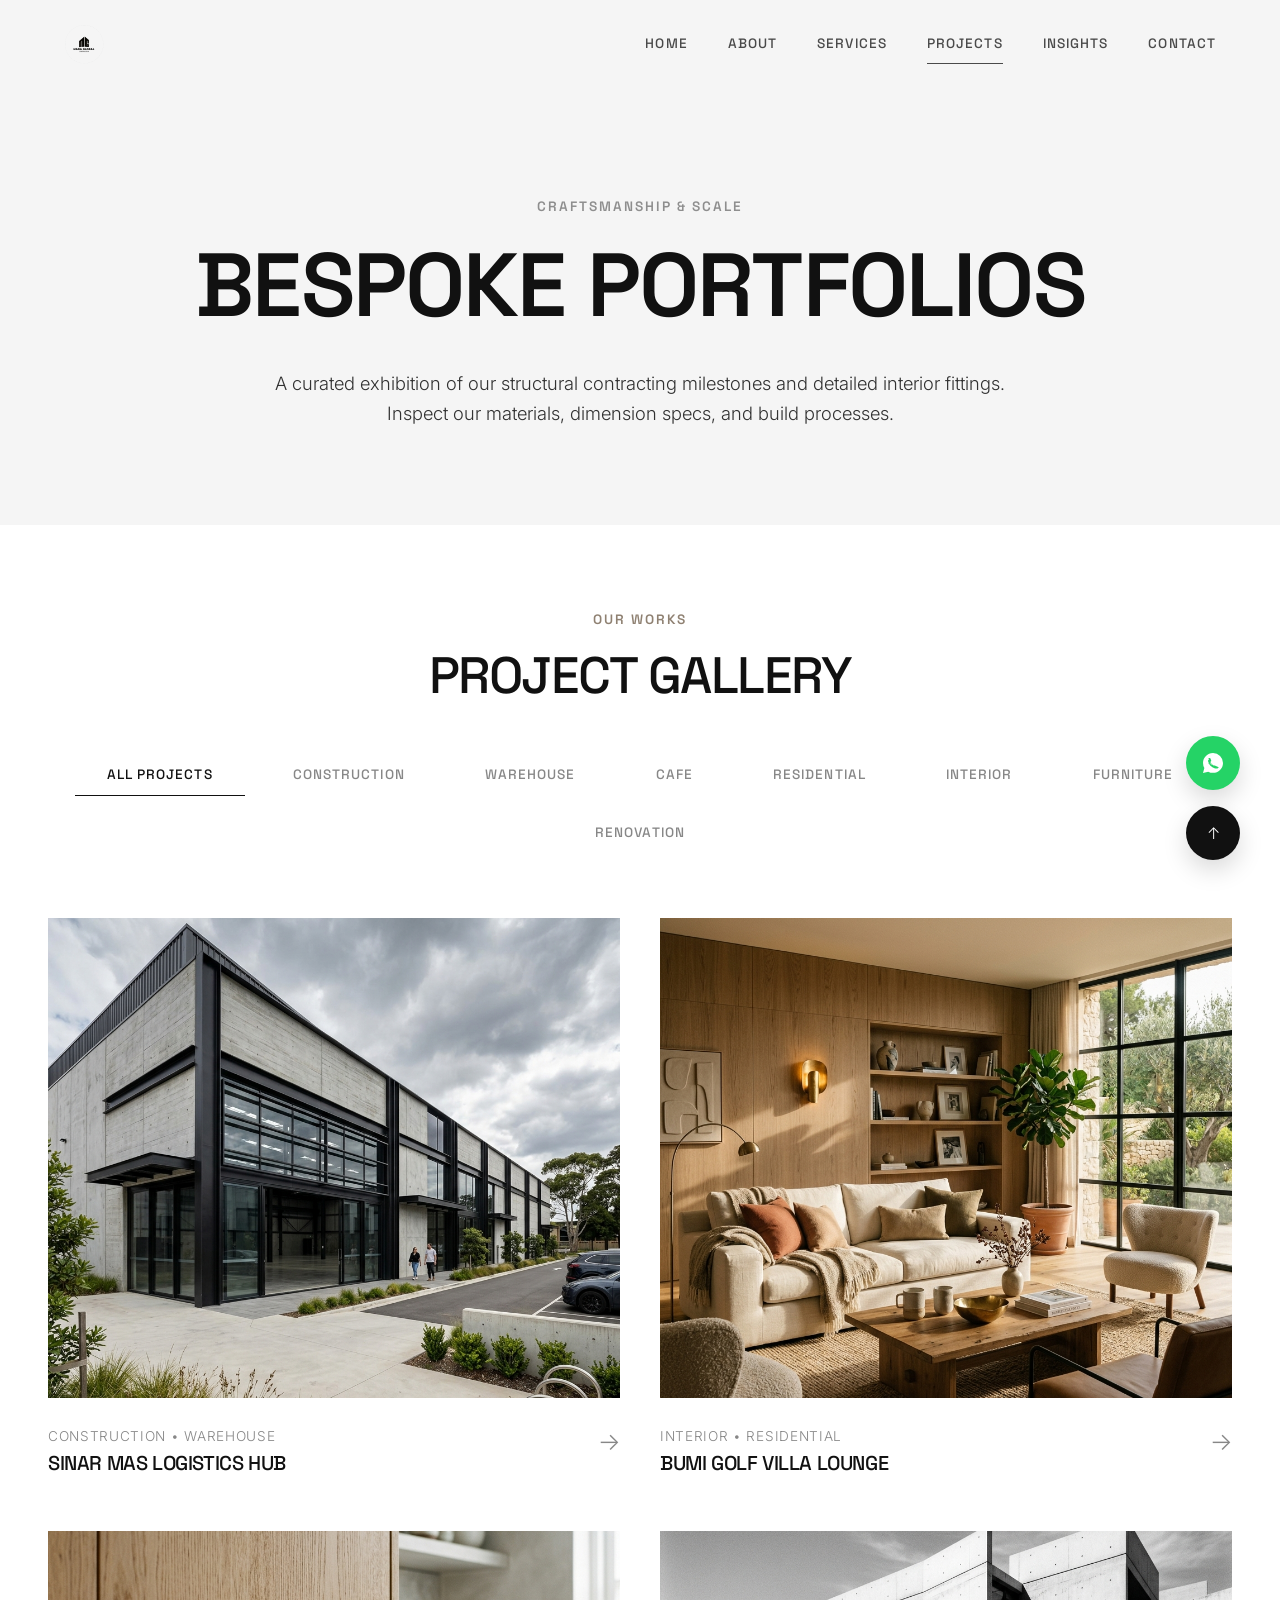
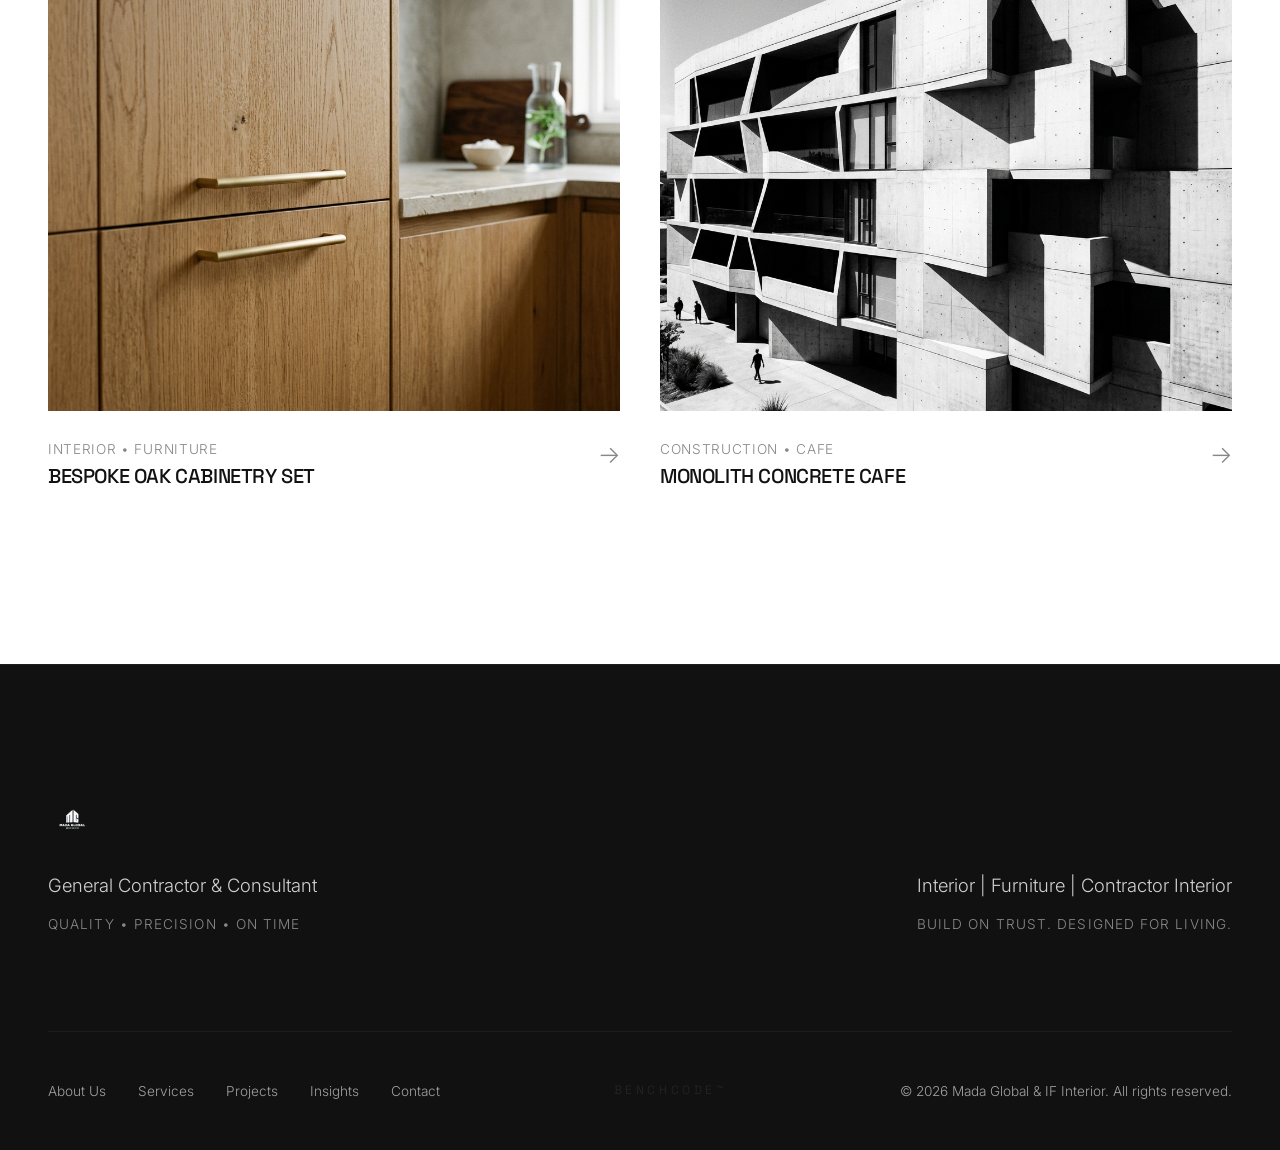
==== commit 36b9a725: "Remove Before-After slider section from projects page as requested" ====
--- a/projects.html
+++ b/projects.html
@@ -85,32 +85,6 @@
       </div>
     </section>
 
-    <!-- BEFORE-AFTER SLIDER SECTION -->
-    <section class="section-spacing" style="padding-bottom: 5rem;">
-      <div class="container">
-        <div class="text-center reveal" style="margin-bottom: 3rem;">
-          <span class="brand-tag construction-tag">Interactive Transformation</span>
-          <h2>Renovation Before & After</h2>
-          <p class="text-muted" style="max-width: 600px; margin: 0 auto;">Drag the slider handle sideways to witness the conversion from raw brick structural renovation to a finished luxury oak cladding lounge.</p>
-        </div>
-
-        <!-- Before After Slider Container -->
-        <div class="before-after-container reveal">
-          <!-- Before (Background bottom) -->
-          <div class="slider-img img-before" style="background-image: url('assets/images/before_slider.png');"></div>
-          <span class="slider-label label-before">Before Renovation</span>
-          
-          <!-- After (Resize container top) -->
-          <div class="slider-img img-after" style="background-image: url('assets/images/after_slider.png');"></div>
-          <span class="slider-label label-after">Finished Interior</span>
-          
-          <!-- Drag bar handle -->
-          <div class="slider-handle">
-            <div class="slider-handle-button">↔</div>
-          </div>
-        </div>
-      </div>
-    </section>
 
     <!-- PORTFOLIO FILTER GRID -->
     <section class="section-spacing" style="padding-top: 5rem;">
--- a/assets/css/style.css
+++ b/assets/css/style.css
@@ -268,38 +268,61 @@
 }
 
 .brand-wrapper {
-  display: flex;
-  align-items: center;
-  gap: 1.5rem;
+  position: relative;
+  height: 48px;
+  min-width: 220px;
+  display: block;
 }
 
 .nav-logo {
-  height: 48px;
+  position: absolute;
+  top: 50%;
+  left: 0;
+  transform: translateY(-50%) scale(1);
+  height: 44px;
   width: auto;
-  transition: var(--transition-smooth);
+  transition: opacity 0.6s cubic-bezier(0.16, 1, 0.3, 1),
+              transform 0.6s cubic-bezier(0.16, 1, 0.3, 1),
+              filter 0.5s ease;
+  pointer-events: none;
 }
 
 .nav-logo.mada-logo {
+  opacity: 1;
   filter: invert(0);
+  z-index: 2;
+  pointer-events: auto;
 }
 
 .nav-logo.if-logo {
+  opacity: 0;
   filter: grayscale(1);
+  transform: translateY(-50%) scale(0.92);
+  z-index: 1;
 }
 
 /* Brighten logos/invert according to background state */
 body.dark-nav .nav-logo.mada-logo {
   filter: invert(1);
 }
-body.interior-nav .nav-logo.if-logo {
+
+body.theme-interior .nav-logo.mada-logo {
+  opacity: 0;
+  transform: translateY(-50%) scale(0.92);
+  z-index: 1;
+  pointer-events: none;
+}
+
+body.theme-interior .nav-logo.if-logo {
+  opacity: 1;
   filter: grayscale(0);
+  transform: translateY(-50%) scale(1);
+  z-index: 2;
+  pointer-events: auto;
 }
 
 .brand-separator {
-  width: 1px;
-  height: 24px;
-  background-color: var(--text-color);
-  opacity: 0.2;
+  display: none;
 }
 
 nav.main-nav {
